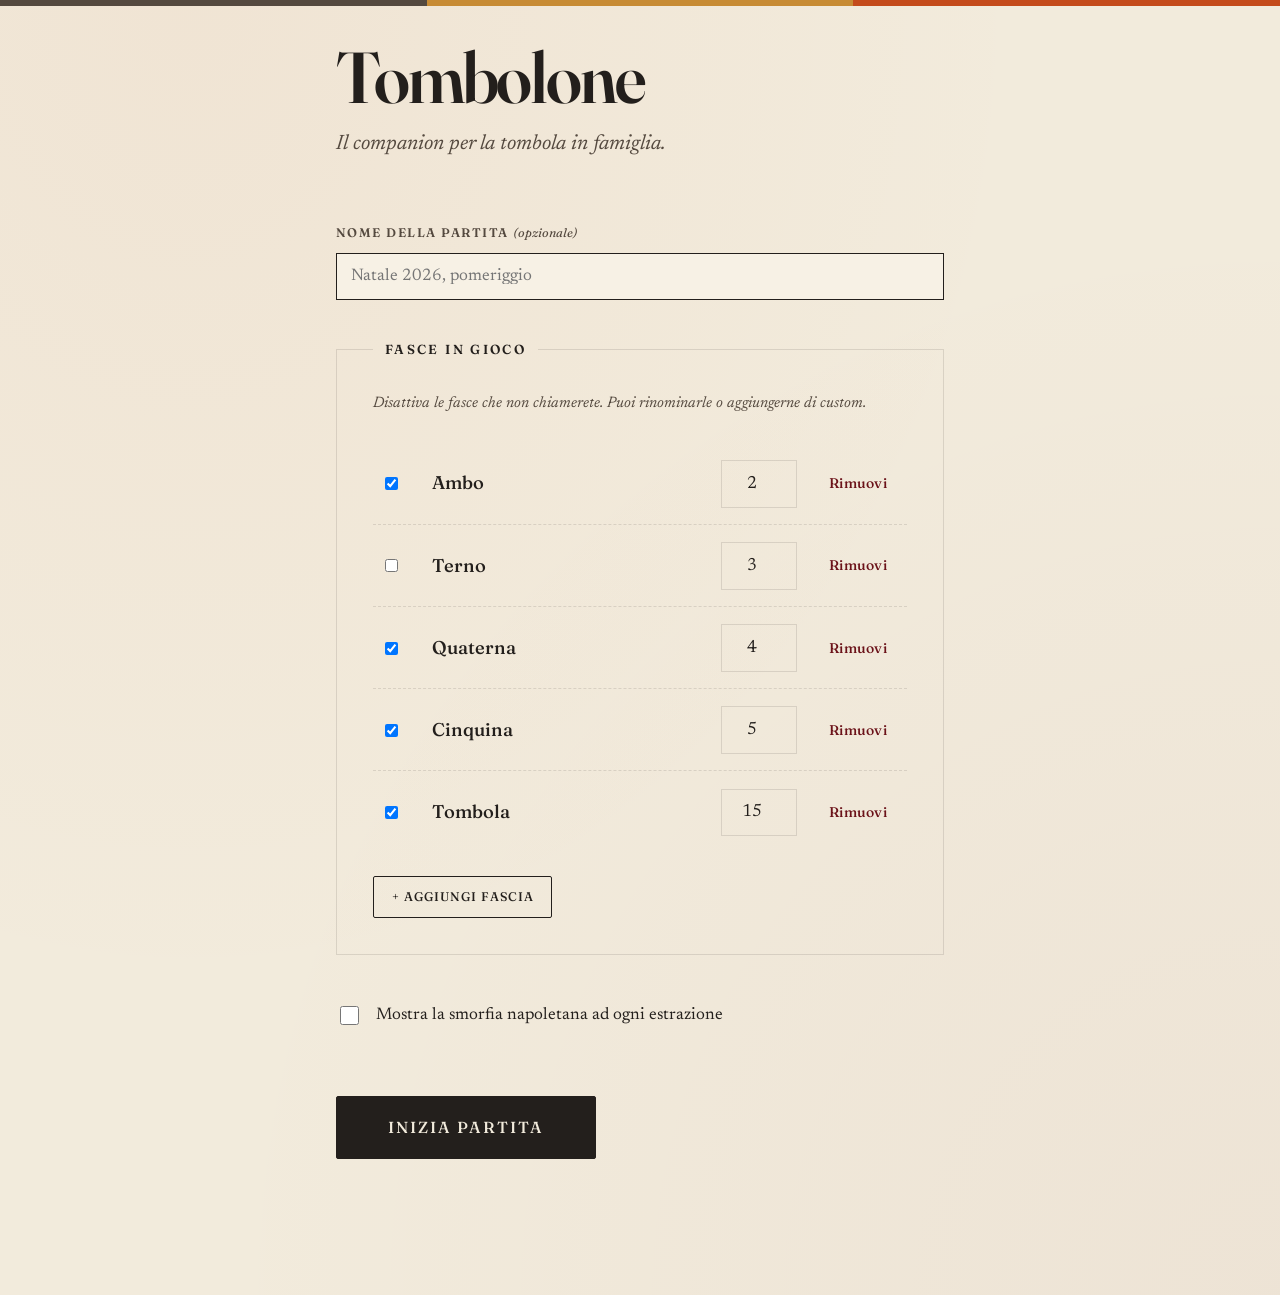
==== index.html @ 8aee3c40 "Initial commit: Tombolone companion app Companion web app per la tombola in famiglia: - Tabellone tr" ====
<!doctype html>
<html lang="it">
<head>
  <meta charset="utf-8">
  <meta name="viewport" content="width=device-width, initial-scale=1">
  <title>Tombolone</title>
  <link rel="preconnect" href="https://fonts.googleapis.com">
  <link rel="preconnect" href="https://fonts.gstatic.com" crossorigin>
  <link href="https://fonts.googleapis.com/css2?family=Fraunces:ital,opsz,wght@0,9..144,300..900;1,9..144,300..900&family=Newsreader:ital,opsz,wght@0,6..72,200..800;1,6..72,200..800&display=swap" rel="stylesheet">
  <link rel="stylesheet" href="css/style.css">
  <script defer src="js/smorfia.js"></script>
  <script defer src="js/store.js"></script>
  <script defer src="js/app.js"></script>
  <script defer src="js/alpine.min.js"></script>
</head>
<body x-data>
  <div class="strip" aria-hidden="true"><span></span><span></span><span></span></div>

  <!-- ===== SETUP ===== -->
  <section class="setup" x-show="!$store.tombola.setup.completed" x-data="setupForm" x-cloak>
    <h1>Tombolone</h1>
    <p class="sottotitolo">Il companion per la tombola in famiglia.</p>
    <form @submit.prevent="conferma()" novalidate>
      <label class="campo">
        <span class="etichetta">Nome della partita <em>(opzionale)</em></span>
        <input type="text" x-model="nomePartita" placeholder="Natale 2026, pomeriggio" autocomplete="off">
      </label>

      <fieldset class="fasce-setup">
        <legend>Fasce in gioco</legend>
        <p class="hint">Disattiva le fasce che non chiamerete. Puoi rinominarle o aggiungerne di custom.</p>
        <div id="fasce-setup-list">
          <template x-for="(f, i) in fasce" :key="f.id">
            <div class="fascia-setup-row">
              <input type="checkbox" x-model="f.attiva" :aria-label="'Attiva ' + f.nome">
              <input type="text" x-model="f.nome" aria-label="Nome fascia" maxlength="40">
              <input type="number" x-model.number="f.numeri" min="1" max="15" aria-label="Quanti numeri per questa fascia">
              <button type="button" class="rimuovi" @click="rimuovi(i)" title="Rimuovi">Rimuovi</button>
            </div>
          </template>
        </div>
        <button type="button" class="secondario" @click="aggiungi()">+ Aggiungi fascia</button>
      </fieldset>

      <label class="checkbox">
        <input type="checkbox" x-model="smorfia">
        <span>Mostra la smorfia napoletana ad ogni estrazione</span>
      </label>

      <button type="submit" class="primario big">Inizia partita</button>
    </form>
  </section>

  <!-- ===== GIOCO ===== -->
  <main class="gioco" x-show="$store.tombola.setup.completed" x-data="gameView" x-cloak>
    <header class="barra">
      <div class="titolo">
        <span class="brand">Tombolone</span>
        <span class="nome-partita" x-text="$store.tombola.nomePartita"></span>
      </div>
      <div class="contatore" aria-label="Numeri estratti">
        <span x-text="$store.tombola.totaleEstratti"></span><span class="totale">/90</span>
      </div>
      <nav class="azioni">
        <button type="button" class="secondario" @click="$dispatch('apri-verifica')">Verifica cartella</button>
        <button type="button" class="secondario" @click="$dispatch('apri-impostazioni')">Impostazioni</button>
        <button type="button" class="secondario" @click="apriDisplay()">Apri display</button>
        <button type="button" class="secondario" @click="togglePresentazione()">Presentazione</button>
        <button type="button" class="pericolo" @click="nuovaPartita()">Nuova partita</button>
      </nav>
    </header>

    <aside class="sidebar-left">
      <form class="input-estrazione" @submit.prevent="estrai()">
        <label for="input-numero">Numero estratto</label>
        <div class="input-group">
          <input type="number" inputmode="numeric" min="1" max="90"
                 id="input-numero" x-ref="inputNumero"
                 x-model.number="inputNumero" autocomplete="off">
          <button type="submit">Segna</button>
        </div>
        <p class="hint">Digita e premi <kbd>Invio</kbd>, oppure clicca la pallina.</p>
      </form>

      <section class="storico">
        <header>
          <h2>Ultimi estratti</h2>
          <button type="button" class="testuale" @click="$store.tombola.undo()">↶ Annulla ultimo</button>
        </header>
        <ol class="ultimi">
          <template x-if="$store.tombola.estratti.length === 0">
            <li class="empty">Nessun numero ancora.</li>
          </template>
          <template x-for="n in $store.tombola.ultimiVisibili" :key="n">
            <li x-text="n"></li>
          </template>
        </ol>
      </section>
    </aside>

    <section class="tabellone-wrap">
      <div class="reveal" :class="{animate: animateReveal}" aria-live="polite">
        <div class="placeholder" x-show="!$store.tombola.ultimo">In attesa della prima estrazione…</div>
        <div class="numero" x-show="$store.tombola.ultimo" x-text="$store.tombola.ultimo"></div>
        <div class="decina" x-show="$store.tombola.ultimo" x-text="$store.tombola.decinaLabel($store.tombola.ultimo)"></div>
        <div class="smorfia"
             x-show="$store.tombola.ultimo && $store.tombola.setup.smorfia"
             x-text="$store.tombola.smorfia[$store.tombola.ultimo] ?? ''"></div>
      </div>

      <div class="tabellone">
        <template x-for="(righe, bi) in $store.tombola.tabelloneBlocchi" :key="bi">
          <div class="tabellone-blocco">
            <template x-for="(riga, ri) in righe" :key="ri">
              <div class="tabellone-riga">
                <template x-for="(n, ci) in riga" :key="ci">
                  <button type="button" class="pallina"
                          :class="{
                            separatore: n === null,
                            estratta: n !== null && $store.tombola.estratti.includes(n),
                            'appena-estratta': n !== null && $store.tombola.ultimo === n
                          }"
                          :disabled="n === null"
                          :aria-hidden="n === null"
                          :aria-label="n !== null ? 'Numero ' + n : null"
                          @click="n !== null && estraiNum(n)"
                          x-text="n ?? ''"></button>
                </template>
              </div>
            </template>
          </div>
        </template>
      </div>
    </section>

    <aside class="sidebar-right">
      <section class="fasce">
        <h2>Fasce</h2>
        <ul>
          <template x-if="$store.tombola.fasceAttive.length === 0">
            <li class="empty">Nessuna fascia attiva.</li>
          </template>
          <template x-for="f in $store.tombola.fasceAttive" :key="f.id">
            <li :class="{ fascia: true, vinta: f.vinta }">
              <div>
                <div class="nome" x-text="f.nome"></div>
                <div class="sub" x-text="f.numeri + ' numeri'"></div>
              </div>
              <template x-if="f.vinta">
                <span class="stato">fatta</span>
              </template>
              <template x-if="!f.vinta">
                <button type="button" @click="$dispatch('apri-vincitore', { fasciaId: f.id })">Dichiara</button>
              </template>
            </li>
          </template>
        </ul>
      </section>

      <section class="vincitori">
        <h2>Vincitori</h2>
        <ul>
          <template x-if="$store.tombola.vincitori.length === 0">
            <li class="empty">Ancora nessuno.</li>
          </template>
          <template x-for="v in $store.tombola.vincitoriRecenti" :key="v.at + v.fasciaId">
            <li class="vincitore">
              <div class="fascia-nome" x-text="($store.tombola.fasce.find(f => f.id === v.fasciaId)?.nome) ?? v.fasciaId"></div>
              <div class="chi" x-text="v.nome || '—'"></div>
              <template x-if="v.numeri?.length">
                <div class="numeri" x-text="v.numeri.join(' · ')"></div>
              </template>
            </li>
          </template>
        </ul>
      </section>
    </aside>

    <div class="typing-overlay" x-show="typingBuffer" x-text="typingBuffer" aria-hidden="true" x-cloak></div>
  </main>

  <!-- ===== MODAL: DICHIARA VINCITORE ===== -->
  <dialog class="modal" x-data="modalVincitore" @close="chiudi()">
    <template x-if="fascia">
      <form class="modal-content" @submit.prevent="submit()" novalidate>
        <div class="modal-header">
          <h2 x-text="fascia.nome + ' — chi ha vinto?'"></h2>
        </div>
        <div class="modal-body">
          <label>Nome del vincitore
            <input type="text" x-model="nome" x-ref="nomeInput" placeholder="Anna da Castello" required>
          </label>
          <label>Numeri della cartella
            <p class="hint">Opzionale: inseriscili per verificare che siano tutti usciti.</p>
            <div class="numeri-grid">
              <template x-for="i in Array.from({length: fascia.numeri}, (_, k) => k)" :key="i">
                <input type="number" inputmode="numeric" min="1" max="90" class="num-input"
                       x-model="numeri[i]" @input="avanzaCampo(i)" :placeholder="i + 1">
              </template>
            </div>
          </label>
          <div class="errore" x-show="errore" x-text="errore"></div>
        </div>
        <div class="modal-footer">
          <button type="button" class="secondario" @click="chiudi()">Annulla</button>
          <button type="submit">Registra vittoria</button>
        </div>
      </form>
    </template>
  </dialog>

  <!-- ===== MODAL: IMPOSTAZIONI ===== -->
  <dialog class="modal" x-data="modalImpostazioni" @close="chiudi()">
    <form class="modal-content" @submit.prevent="salva()">
      <div class="modal-header"><h2>Impostazioni</h2></div>
      <div class="modal-body">
        <label class="checkbox">
          <input type="checkbox" x-model="smorfia">
          <span>Mostra la smorfia napoletana ad ogni estrazione</span>
        </label>
        <label>Durata cerimonia estrazione
          <p class="hint">Quanto dura l'animazione del numero gigante sul display pubblico.</p>
          <div class="slider-wrap">
            <input type="range" x-model.number="durataCerimonia" min="1500" max="30000" step="500">
            <span class="slider-value" x-text="(durataCerimonia/1000).toFixed(1) + 's'"></span>
          </div>
        </label>
      </div>
      <div class="modal-footer">
        <button type="button" class="secondario" @click="chiudi()">Annulla</button>
        <button type="submit">Salva</button>
      </div>
    </form>
  </dialog>

  <!-- ===== MODAL: VERIFICA CARTELLA ===== -->
  <dialog class="modal" x-data="modalVerifica" @close="chiudi()">
    <form class="modal-content" @submit.prevent="submit()">
      <div class="modal-header"><h2>Verifica cartella</h2></div>
      <div class="modal-body">
        <label>Numeri della cartella
          <p class="hint">Separali con spazi, virgole o a capo. Non è necessario siano in ordine.</p>
          <textarea x-model="raw" x-ref="textarea" rows="3" placeholder="12 45 67 23 89" required></textarea>
        </label>
        <div :class="risultato?.ok ? 'risultato ok' : 'risultato ko'"
             x-show="risultato" x-text="risultato?.msg"></div>
      </div>
      <div class="modal-footer">
        <button type="button" class="secondario" @click="chiudi()">Chiudi</button>
        <button type="submit">Verifica</button>
      </div>
    </form>
  </dialog>

  <!-- ===== TOASTS ===== -->
  <div class="toasts" x-data="toasts" aria-live="polite">
    <template x-for="t in items" :key="t.id">
      <div class="toast" x-text="t.msg"></div>
    </template>
  </div>
</body>
</html>
---- css/style.css ----
/* ============================================================
   TOMBOLONE — Editorial Italian Warmth
   Palette: carta crema, inchiostro, terracotta, vino, ocra.
   Typography: Fraunces (display variabile) + Newsreader (body).
   ============================================================ */

/* --- Reset essenziale --- */
*, *::before, *::after { box-sizing: border-box; }
html, body { margin: 0; padding: 0; }
button, input, textarea, select { font: inherit; color: inherit; }
ol, ul { list-style: none; padding: 0; margin: 0; }

/* --- Variabili --- */
:root {
  --paper:        #f2ebdc;
  --paper-deep:   #e5dcc8;
  --paper-shade:  #ebe2ce;
  --paper-soft:   #f7f1e5;

  --ink:          #231f1c;
  --ink-soft:     #54493f;
  --ink-whisper:  rgba(35, 31, 28, 0.12);

  --terracotta:       #c44b1b;
  --terracotta-deep:  #8a2f12;
  --ochre:            #c78b34;
  --gold:             #a77c2e;
  --wine:             #6b1219;

  --font-display: 'Fraunces', 'Iowan Old Style', 'Hoefler Text', Georgia, serif;
  --font-body:    'Newsreader', 'Iowan Old Style', 'Hoefler Text', Georgia, serif;

  --shadow-pallina:   inset 0 -3px 6px rgba(35, 31, 28, 0.08),
                      inset 0 2px 3px rgba(255, 255, 255, 0.5),
                      0 1px 2px rgba(35, 31, 28, 0.06);
  --shadow-extracted: 0 6px 20px rgba(107, 18, 25, 0.35),
                      inset 0 -3px 6px rgba(107, 18, 25, 0.25),
                      inset 0 2px 3px rgba(255, 255, 255, 0.1);
  --shadow-card:      0 2px 12px rgba(35, 31, 28, 0.06);
  --shadow-deep:      0 20px 60px rgba(35, 31, 28, 0.25);
}

/* --- Body --- */
html { font-size: 16px; }
body {
  min-height: 100vh;
  background: var(--paper);
  background-image:
    radial-gradient(ellipse at 15% 0%, rgba(196, 75, 27, 0.045), transparent 55%),
    radial-gradient(ellipse at 100% 100%, rgba(107, 18, 25, 0.035), transparent 60%);
  color: var(--ink);
  font-family: var(--font-body);
  font-variation-settings: "opsz" 16;
  line-height: 1.5;
  -webkit-font-smoothing: antialiased;
  padding-top: 6px;
}

/* --- Strip decorativa in alto --- */
.strip {
  position: fixed; top: 0; left: 0; right: 0;
  height: 6px; z-index: 100;
  display: flex;
  pointer-events: none;
}
.strip span { flex: 1; }
.strip span:nth-child(1) { background: var(--ink-soft); }
.strip span:nth-child(2) { background: var(--ochre); }
.strip span:nth-child(3) { background: var(--terracotta); }

/* --- Tipografia base --- */
h1, h2, h3 {
  font-family: var(--font-display);
  margin: 0;
  line-height: 1.1;
  font-weight: 500;
}
h1 {
  font-size: clamp(2.5rem, 6vw, 4.5rem);
  font-variation-settings: "opsz" 144;
  letter-spacing: -0.03em;
  font-weight: 600;
  color: var(--ink);
}
h2 {
  font-size: 0.95rem;
  font-variation-settings: "opsz" 24;
  letter-spacing: 0.14em;
  text-transform: uppercase;
  font-weight: 600;
  color: var(--ink-soft);
}

em { font-style: italic; }
kbd {
  font-family: var(--font-display);
  font-variation-settings: "opsz" 12;
  font-weight: 600;
  background: var(--paper-shade);
  padding: 0.05em 0.4em;
  border-radius: 2px;
  font-size: 0.85em;
  border: 1px solid var(--ink-whisper);
  border-bottom-width: 2px;
}

/* --- Bottoni --- */
button {
  font-family: var(--font-display);
  font-weight: 500;
  font-variation-settings: "opsz" 20;
  letter-spacing: 0.08em;
  text-transform: uppercase;
  font-size: 0.78rem;
  padding: 0.65rem 1.1rem;
  background: var(--ink);
  color: var(--paper);
  border: 1px solid var(--ink);
  border-radius: 2px;
  cursor: pointer;
  transition: background .2s, color .2s, border-color .2s, transform .1s;
  white-space: nowrap;
}
button:hover { background: var(--terracotta); border-color: var(--terracotta); }
button:active { transform: translateY(1px); }
button.secondario { background: transparent; color: var(--ink); }
button.secondario:hover { background: var(--ink); color: var(--paper); }
button.pericolo { background: transparent; color: var(--wine); border-color: var(--wine); }
button.pericolo:hover { background: var(--wine); color: var(--paper); }
button.primario.big {
  padding: 1.15rem 2.5rem;
  font-size: 1rem;
  margin-top: 1.25rem;
  min-width: 260px;
  align-self: flex-start;
  letter-spacing: 0.12em;
}
button.testuale {
  background: none; color: var(--terracotta); border: none; padding: 0.25rem 0.5rem;
  text-transform: none; letter-spacing: 0.02em; font-weight: 500; font-size: 0.85rem;
}
button.testuale:hover { background: transparent; color: var(--wine); text-decoration: underline; }

/* --- Focus --- */
*:focus-visible { outline: 3px solid var(--terracotta); outline-offset: 2px; border-radius: 2px; }

/* --- Input base --- */
input[type="text"], input[type="number"], textarea {
  font-family: var(--font-body);
  font-size: 1.05rem;
  padding: 0.6rem 0.85rem;
  border: 1px solid var(--ink);
  background: var(--paper-soft);
  color: var(--ink);
  border-radius: 0;
}
input[type="text"]:focus, input[type="number"]:focus, textarea:focus {
  outline: none; border-color: var(--terracotta); background: #fff;
}
textarea { resize: vertical; min-height: 5rem; }

/* --- Alpine --- */
[x-cloak] { display: none !important; }

/* ============================================================
   SETUP
   ============================================================ */
.setup {
  max-width: 720px;
  margin: 1.5rem auto 5rem;
  padding: 0.5rem 3.5rem 3.5rem;
}
.setup h1 { margin-bottom: 0.75rem; }
.setup .sottotitolo {
  font-family: var(--font-body);
  font-style: italic;
  color: var(--ink-soft);
  font-size: 1.3rem;
  margin: 0 0 4rem;
}
.setup form { display: flex; flex-direction: column; gap: 2.5rem; }

.campo { display: flex; flex-direction: column; gap: 0.65rem; }
.etichetta {
  font-family: var(--font-display);
  font-weight: 600;
  font-size: 0.78rem;
  letter-spacing: 0.12em;
  text-transform: uppercase;
  color: var(--ink-soft);
}
.etichetta em { font-style: italic; font-weight: 400; text-transform: none; letter-spacing: 0; color: var(--ink-soft); }

.setup fieldset {
  border: 1px solid var(--ink-whisper);
  padding: 1.75rem 2.25rem 2.25rem;
  margin: 0;
}
.setup legend {
  font-family: var(--font-display);
  font-weight: 600;
  text-transform: uppercase;
  letter-spacing: 0.18em;
  font-size: 0.82rem;
  padding: 0 0.75rem;
  color: var(--ink);
}
.setup .hint {
  font-size: 0.95rem;
  font-style: italic;
  color: var(--ink-soft);
  margin: 0.35rem 0 1.75rem;
  font-family: var(--font-body);
}

#fasce-setup-list { display: flex; flex-direction: column; gap: 0.1rem; margin-bottom: 1.5rem; }
.fascia-setup-row {
  display: grid;
  grid-template-columns: auto 1fr 4.75rem auto;
  gap: 1.25rem;
  align-items: center;
  padding: 1rem 0.5rem;
  border-bottom: 1px dashed var(--ink-whisper);
}
.fascia-setup-row:last-child { border-bottom: none; }
.fascia-setup-row input[type="text"] {
  font-family: var(--font-display);
  font-size: 1.15rem;
  font-weight: 500;
  padding: 0.55rem 0.7rem;
  background: transparent;
  border: none;
  border-bottom: 1px solid transparent;
}
.fascia-setup-row input[type="text"]:focus { border-bottom-color: var(--terracotta); background: transparent; }
.fascia-setup-row input[type="number"] {
  font-size: 1.1rem;
  padding: 0.6rem 0.35rem;
  text-align: center;
  background: transparent;
  border: 1px solid var(--ink-whisper);
}
.fascia-setup-row .rimuovi {
  background: transparent;
  color: var(--wine);
  padding: 0.4rem 0.75rem;
  font-size: 0.88rem;
  border: none;
  text-transform: none;
  letter-spacing: 0.02em;
}
.fascia-setup-row .rimuovi:hover { background: var(--wine); color: var(--paper); }

.checkbox {
  display: flex; align-items: center; gap: 0.85rem;
  font-family: var(--font-body);
  cursor: pointer;
  font-size: 1.05rem;
  padding: 0.5rem 0;
}
.checkbox input[type="checkbox"] { width: 1.2rem; height: 1.2rem; accent-color: var(--terracotta); }

/* ============================================================
   GAME LAYOUT
   ============================================================ */
.gioco {
  display: grid;
  grid-template-columns: minmax(280px, 320px) 1fr minmax(300px, 360px);
  grid-template-rows: auto 1fr;
  gap: 1.75rem;
  padding: 2rem 2.5rem 2.5rem;
  min-height: 100vh;
}
.barra {
  grid-column: 1 / -1;
  display: grid;
  grid-template-columns: 1fr auto 1fr;
  align-items: center;
  gap: 2rem;
  padding-bottom: 1.5rem;
  margin-bottom: 0.5rem;
  border-bottom: 1px solid var(--ink-whisper);
}
.barra .titolo { display: flex; align-items: baseline; gap: 1rem; min-width: 0; }
.barra .brand {
  font-family: var(--font-display);
  font-weight: 700;
  font-size: 1.6rem;
  font-variation-settings: "opsz" 36;
  letter-spacing: -0.02em;
}
.barra .nome-partita {
  font-family: var(--font-body);
  font-style: italic;
  color: var(--ink-soft);
  font-size: 1.1rem;
  white-space: nowrap;
  overflow: hidden;
  text-overflow: ellipsis;
}
.barra .contatore {
  font-family: var(--font-display);
  font-size: 1.5rem;
  font-variation-settings: "opsz" 36;
  color: var(--ink-soft);
  text-align: center;
  font-weight: 500;
}
.barra .contatore #contatore-estratti { color: var(--terracotta); font-weight: 700; }
.barra .contatore .totale { font-weight: 400; opacity: 0.6; }
.barra .azioni { display: flex; gap: 0.5rem; justify-content: flex-end; flex-wrap: wrap; }

.sidebar-left  { grid-column: 1; grid-row: 2; display: flex; flex-direction: column; gap: 1.75rem; min-width: 0; }
.tabellone-wrap { grid-column: 2; grid-row: 2; display: flex; flex-direction: column; gap: 1.5rem; min-width: 0; }
.sidebar-right { grid-column: 3; grid-row: 2; display: flex; flex-direction: column; gap: 1.75rem; min-width: 0; }

/* --- Input estrazione --- */
.input-estrazione {
  background: var(--paper-soft);
  border: 1px solid var(--ink-whisper);
  padding: 1rem 1rem 0.9rem;
  display: flex;
  flex-direction: column;
  gap: 0.5rem;
}
.input-estrazione label {
  font-family: var(--font-display);
  font-size: 0.78rem;
  letter-spacing: 0.12em;
  text-transform: uppercase;
  color: var(--ink-soft);
  font-weight: 600;
}
.input-estrazione .input-group { display: grid; grid-template-columns: 1fr auto; gap: 0.4rem; }
.input-estrazione input[type="number"] {
  font-family: var(--font-display);
  font-size: 2.5rem;
  font-weight: 700;
  font-variation-settings: "opsz" 60;
  text-align: center;
  padding: 0.3rem 0.5rem;
  border: 2px solid var(--ink);
  background: var(--paper);
  line-height: 1;
  -moz-appearance: textfield;
}
.input-estrazione input[type="number"]::-webkit-outer-spin-button,
.input-estrazione input[type="number"]::-webkit-inner-spin-button { -webkit-appearance: none; margin: 0; }
.input-estrazione .hint {
  margin: 0;
  font-size: 0.82rem;
  color: var(--ink-soft);
  font-style: italic;
  font-family: var(--font-body);
}

/* --- Storico ultimi --- */
.storico header {
  display: flex; align-items: center; justify-content: space-between;
  gap: 0.5rem; margin-bottom: 0.5rem;
}
.ultimi {
  display: grid;
  grid-template-columns: repeat(auto-fill, minmax(2.8rem, 1fr));
  gap: 0.4rem;
}
.ultimi li {
  background: var(--paper-shade);
  padding: 0.4rem;
  text-align: center;
  font-family: var(--font-display);
  font-weight: 600;
  font-variation-settings: "opsz" 24;
  font-size: 1.1rem;
  border-radius: 2px;
  aspect-ratio: 1;
  display: flex;
  align-items: center;
  justify-content: center;
  line-height: 1;
}
.ultimi li:first-child { background: var(--wine); color: var(--paper); }
.ultimi li.empty {
  grid-column: 1 / -1;
  background: transparent;
  color: var(--ink-soft);
  font-family: var(--font-body);
  font-weight: 400;
  font-size: 0.9rem;
  aspect-ratio: auto;
  padding: 0.5rem 0;
  text-align: left;
}

/* ============================================================
   TABELLONE
   ============================================================ */
.tabellone {
  display: flex;
  flex-direction: column;
  gap: 2rem;
}
.tabellone-blocco {
  display: flex;
  flex-direction: column;
  gap: 0.65rem;
}
.tabellone-riga {
  display: grid;
  grid-template-columns: repeat(5, 1fr) 1.75rem repeat(5, 1fr);
  gap: 0.65rem;
}
.tabellone-riga .separatore { visibility: hidden; }
.pallina.separatore {
  background: transparent;
  box-shadow: none;
  visibility: hidden;
  pointer-events: none;
  cursor: default;
}

.pallina {
  aspect-ratio: 1;
  border-radius: 50%;
  background: var(--paper-deep);
  color: var(--ink-soft);
  display: flex;
  align-items: center;
  justify-content: center;
  font-family: var(--font-display);
  font-weight: 600;
  font-variation-settings: "opsz" 48;
  font-size: clamp(0.95rem, 1.6vw, 1.6rem);
  box-shadow: var(--shadow-pallina);
  cursor: pointer;
  border: none;
  padding: 0;
  transition: background .4s cubic-bezier(.4,0,.2,1), color .3s, transform .15s, box-shadow .4s;
  user-select: none;
  line-height: 1;
}
.pallina:hover:not(.estratta) {
  background: var(--paper-shade);
  transform: translateY(-2px);
}
.pallina.estratta {
  background: var(--terracotta);
  color: var(--paper-soft);
  box-shadow: var(--shadow-extracted);
  cursor: default;
}
.pallina.appena-estratta {
  background: var(--wine);
  color: var(--paper-soft);
  animation: stamp .7s cubic-bezier(.4,0,.2,1);
  z-index: 2;
}
@keyframes stamp {
  0%   { transform: scale(1) rotate(0); }
  20%  { transform: scale(1.35) rotate(-6deg); }
  50%  { transform: scale(1.2)  rotate(4deg); }
  80%  { transform: scale(1.1)  rotate(-1deg); }
  100% { transform: scale(1)    rotate(0); }
}

/* ============================================================
   REVEAL (numero XXL)
   ============================================================ */
.reveal {
  position: relative;
  min-height: 22vh;
  display: flex;
  flex-direction: column;
  align-items: center;
  justify-content: center;
  padding: 1rem;
  text-align: center;
}
.reveal .placeholder {
  font-family: var(--font-body);
  font-style: italic;
  color: var(--ink-soft);
  font-size: 1.1rem;
}
.reveal .numero {
  font-family: var(--font-display);
  font-weight: 700;
  font-variation-settings: "opsz" 144;
  font-size: clamp(6rem, 18vh, 13rem);
  color: var(--wine);
  line-height: 0.9;
  letter-spacing: -0.05em;
}
.reveal .decina {
  font-family: var(--font-body);
  font-style: italic;
  color: var(--ink-soft);
  font-size: 0.95rem;
  margin-top: 0.5rem;
  letter-spacing: 0.05em;
}
.reveal .smorfia {
  font-family: var(--font-display);
  font-style: italic;
  font-variation-settings: "opsz" 36;
  color: var(--terracotta);
  font-size: clamp(1.2rem, 2.4vh, 1.9rem);
  font-weight: 400;
  margin-top: 0.5rem;
}
.reveal.animate .numero  { animation: reveal-in 1s cubic-bezier(.34,1.56,.64,1); }
.reveal.animate .smorfia { animation: smorfia-in 1.2s .3s both cubic-bezier(.4,0,.2,1); }
.reveal.animate .decina  { animation: fade-in .8s .5s both ease; }
@keyframes reveal-in {
  0%   { opacity: 0; transform: scale(.1)  rotate(-16deg); filter: blur(8px); }
  55%  { opacity: 1; transform: scale(1.15) rotate(4deg);  filter: blur(0); }
  80%  { transform: scale(.96) rotate(-1deg); }
  100% { transform: scale(1)   rotate(0); }
}
@keyframes smorfia-in { from { opacity: 0; transform: translateY(10px); } to { opacity: 1; transform: translateY(0); } }
@keyframes fade-in    { from { opacity: 0; } to { opacity: 1; } }

/* ============================================================
   FASCE (right panel)
   ============================================================ */
.fasce ul { display: flex; flex-direction: column; gap: 0.5rem; margin-top: 0.75rem; }
.fascia {
  display: grid;
  grid-template-columns: 1fr auto;
  gap: 0.75rem;
  align-items: center;
  padding: 0.7rem 0.9rem;
  background: var(--paper-soft);
  border: 1px solid var(--ink-whisper);
  border-left: 3px solid var(--ochre);
}
.fascia .nome {
  font-family: var(--font-display);
  font-weight: 600;
  font-size: 1.05rem;
  font-variation-settings: "opsz" 24;
  line-height: 1.15;
}
.fascia .sub { font-size: 0.8rem; color: var(--ink-soft); font-style: italic; margin-top: 0.1rem; }
.fascia.vinta { border-left-color: var(--gold); background: rgba(167, 124, 46, 0.08); }
.fascia.vinta .stato {
  font-family: var(--font-display);
  font-style: italic;
  color: var(--gold);
  font-weight: 500;
  font-size: 0.9rem;
}
.fascia button { padding: 0.35rem 0.7rem; font-size: 0.7rem; }
.fasce li.empty {
  background: transparent;
  color: var(--ink-soft);
  font-family: var(--font-body);
  font-style: italic;
  border: none;
  padding: 0.25rem 0;
}

/* --- Vincitori --- */
.vincitori ul { display: flex; flex-direction: column; gap: 0.75rem; margin-top: 0.75rem; }
.vincitori li.empty {
  font-style: italic;
  color: var(--ink-soft);
  font-family: var(--font-body);
  padding: 0.25rem 0;
}
.vincitore {
  padding: 0.85rem 1rem;
  background: var(--paper-soft);
  border-left: 3px solid var(--gold);
  position: relative;
}
.vincitore .fascia-nome {
  font-family: var(--font-display);
  font-weight: 700;
  color: var(--wine);
  text-transform: uppercase;
  letter-spacing: 0.14em;
  font-size: 0.72rem;
  font-variation-settings: "opsz" 14;
}
.vincitore .chi {
  font-family: var(--font-display);
  font-size: 1.35rem;
  font-style: italic;
  font-variation-settings: "opsz" 36;
  font-weight: 500;
  margin: 0.2rem 0 0.3rem;
  color: var(--ink);
  line-height: 1.15;
}
.vincitore .numeri {
  font-family: var(--font-display);
  font-variation-settings: "opsz" 18;
  font-size: 0.88rem;
  color: var(--ink-soft);
  letter-spacing: 0.04em;
}

/* ============================================================
   PRESENTATION MODE (stesso schermo, fullscreen-ish)
   ============================================================ */
body.presentazione {
  background: #1a1613;
  background-image:
    radial-gradient(ellipse at 50% 0%, rgba(196, 75, 27, 0.12), transparent 60%);
  color: var(--paper);
}
body.presentazione .strip { height: 3px; opacity: 0.8; }
body.presentazione .gioco {
  grid-template-columns: 1fr;
  grid-template-rows: auto auto 1fr;
  padding: 1.5rem 3rem 2rem;
  gap: 1.25rem;
}
body.presentazione .barra {
  border-bottom-color: rgba(242, 235, 220, 0.12);
  padding-bottom: 0.5rem;
}
body.presentazione .barra .azioni button:not([data-action="presentazione"]) { display: none; }
body.presentazione .barra .brand { color: var(--ochre); }
body.presentazione .barra .nome-partita { color: rgba(242, 235, 220, 0.7); }
body.presentazione .barra .contatore { color: rgba(242, 235, 220, 0.4); }
body.presentazione .barra .contatore #contatore-estratti { color: var(--terracotta); }
body.presentazione .sidebar-left,
body.presentazione .sidebar-right { display: none; }
body.presentazione .tabellone-wrap { grid-column: 1; grid-row: 2 / -1; }
body.presentazione .reveal { min-height: 32vh; }
body.presentazione .reveal .numero { font-size: clamp(9rem, 34vh, 20rem); color: var(--terracotta); }
body.presentazione .reveal .smorfia { color: var(--ochre); font-size: clamp(1.4rem, 3.5vh, 2.4rem); }
body.presentazione .reveal .decina  { color: rgba(242, 235, 220, 0.5); font-size: 1.1rem; }
body.presentazione .reveal .placeholder { color: rgba(242, 235, 220, 0.5); font-size: 1.2rem; }
body.presentazione .pallina {
  background: #2a2420;
  color: rgba(242, 235, 220, 0.3);
  box-shadow: inset 0 -2px 4px rgba(0,0,0,0.4), inset 0 1px 2px rgba(255,255,255,0.04);
  cursor: pointer;
}
body.presentazione .pallina:hover:not(.estratta) { background: #352d28; color: var(--paper); transform: none; }
body.presentazione .pallina.estratta {
  background: var(--terracotta); color: var(--paper);
  box-shadow: 0 4px 16px rgba(196, 75, 27, 0.4);
}
body.presentazione .pallina.appena-estratta {
  background: var(--paper); color: var(--wine);
  box-shadow: 0 6px 24px rgba(242, 235, 220, 0.3);
}

/* --- Typing overlay (presentazione) --- */
.typing-overlay {
  position: fixed;
  right: 2rem;
  bottom: 2rem;
  padding: 0.8rem 1.3rem;
  background: var(--paper);
  color: var(--wine);
  font-family: var(--font-display);
  font-size: 2.8rem;
  font-weight: 700;
  font-variation-settings: "opsz" 72;
  border: 2px solid var(--wine);
  box-shadow: 0 8px 24px rgba(0,0,0,0.4);
  z-index: 200;
  letter-spacing: 0.1em;
  min-width: 3.8rem;
  text-align: center;
  line-height: 1;
}
body.presentazione .typing-overlay { background: var(--wine); color: var(--paper); border-color: var(--paper); }

/* ============================================================
   MODAL
   ============================================================ */
dialog.modal {
  border: none;
  padding: 0;
  background: var(--paper-soft);
  max-width: 580px;
  width: calc(100% - 2rem);
  border-radius: 2px;
  box-shadow: var(--shadow-deep);
  color: var(--ink);
  font-family: var(--font-body);
}
dialog.modal::backdrop {
  background: rgba(35, 31, 28, 0.55);
  backdrop-filter: blur(6px);
}
.modal-content { display: flex; flex-direction: column; }
.modal-header { padding: 1.5rem 1.75rem 0.75rem; border-bottom: 1px solid var(--ink-whisper); }
.modal-header h2 {
  font-size: 1.75rem;
  color: var(--ink);
  text-transform: none;
  letter-spacing: -0.01em;
  font-weight: 600;
  font-variation-settings: "opsz" 48;
}
.modal-body { padding: 1.25rem 1.75rem; display: flex; flex-direction: column; gap: 1rem; }
.modal-body label {
  display: flex; flex-direction: column; gap: 0.4rem;
  font-family: var(--font-display);
  font-weight: 600;
  font-size: 0.78rem;
  letter-spacing: 0.12em;
  text-transform: uppercase;
  color: var(--ink-soft);
}
.modal-body .hint {
  font-family: var(--font-body);
  font-style: italic;
  color: var(--ink-soft);
  font-size: 0.9rem;
  margin: 0;
  letter-spacing: 0;
  text-transform: none;
  font-weight: 400;
}
.modal-body .numeri-grid {
  display: grid;
  grid-template-columns: repeat(5, 1fr);
  gap: 0.4rem;
  margin-top: 0.2rem;
}
.modal-body .numeri-grid input {
  font-family: var(--font-display);
  font-size: 1.2rem;
  font-weight: 600;
  text-align: center;
  padding: 0.45rem 0.2rem;
  -moz-appearance: textfield;
  width: 100%;
}
.modal-body .numeri-grid input::-webkit-outer-spin-button,
.modal-body .numeri-grid input::-webkit-inner-spin-button { -webkit-appearance: none; margin: 0; }
.modal-footer {
  padding: 1rem 1.75rem 1.5rem;
  display: flex; gap: 0.6rem; justify-content: flex-end;
  border-top: 1px solid var(--ink-whisper);
}
/* Slider (range input) nel modal impostazioni */
.slider-wrap {
  display: grid;
  grid-template-columns: 1fr auto;
  gap: 1rem;
  align-items: center;
  margin-top: 0.25rem;
}
.slider-wrap input[type="range"] {
  width: 100%;
  accent-color: var(--terracotta);
  height: 1.5rem;
}
.slider-wrap .slider-value {
  font-family: var(--font-display);
  font-weight: 700;
  font-variation-settings: "opsz" 36;
  font-size: 1.4rem;
  color: var(--wine);
  min-width: 3.5rem;
  text-align: right;
  font-feature-settings: "tnum";
}

.errore, .risultato {
  padding: 0.75rem 1rem;
  font-family: var(--font-body);
  font-size: 0.95rem;
  border-left: 3px solid;
}
.errore, .risultato.ko { background: rgba(107, 18, 25, 0.08); color: var(--wine); border-color: var(--wine); }
.risultato.ok { background: rgba(167, 124, 46, 0.1); color: var(--gold); border-color: var(--gold); }

/* ============================================================
   TOASTS
   ============================================================ */
.toasts {
  position: fixed;
  bottom: 2rem;
  left: 50%;
  transform: translateX(-50%);
  z-index: 300;
  display: flex;
  flex-direction: column-reverse;
  gap: 0.5rem;
  pointer-events: none;
}
.toast {
  background: var(--ink);
  color: var(--paper);
  padding: 0.75rem 1.25rem;
  font-family: var(--font-display);
  font-size: 0.92rem;
  font-variation-settings: "opsz" 18;
  box-shadow: var(--shadow-deep);
  animation: toast-in .3s ease, toast-out .3s 2.2s ease forwards;
  max-width: 440px;
  border-left: 3px solid var(--terracotta);
}
@keyframes toast-in  { from { opacity: 0; transform: translateY(20px);  } to { opacity: 1; transform: translateY(0); } }
@keyframes toast-out { from { opacity: 1; } to { opacity: 0; transform: translateY(-10px); } }

/* ============================================================
   DISPLAY PAGE (display.html) — responsive 16:9, no scroll
   Font pallinas scalano con container queries (cqmin) così sono
   proporzionate allo spazio reale del tabellone, non alla viewport.
   ============================================================ */
body.solo-display {
  background: #1a1613;
  background-image: radial-gradient(ellipse at 50% 0%, rgba(196, 75, 27, 0.12), transparent 60%);
  color: var(--paper);
  height: 100vh;
  overflow: hidden;
  padding: 0;
}
body.solo-display .strip { height: 0.5vmin; }

.display-layout {
  display: grid;
  grid-template-columns: minmax(0, 1fr) minmax(0, 2.1fr);
  grid-template-rows: minmax(0, 1fr) auto;
  gap: 2vmin 3vmin;
  padding: 2.5vmin 3vmin 2vmin;
  height: 100vh;
  overflow: hidden;
  align-items: stretch;
}

/* ---- Colonna sinistra: reveal + storico, centrati ---- */
.display-sinistra {
  grid-column: 1;
  grid-row: 1;
  display: flex;
  flex-direction: column;
  justify-content: center;
  align-items: center;
  gap: 3vmin;
  min-width: 0;
  min-height: 0;
  overflow: hidden;
  container-type: size;
  text-align: center;
}
.display-sinistra .reveal {
  display: flex;
  flex-direction: column;
  align-items: center;
  text-align: center;
  max-width: 100%;
}
.display-sinistra .reveal .placeholder {
  font-family: var(--font-body);
  font-style: italic;
  color: rgba(242, 235, 220, 0.55);
  font-size: 3.5cqmin;
}
.display-sinistra .reveal .numero {
  font-family: var(--font-display);
  font-weight: 700;
  font-variation-settings: "opsz" 144;
  /* Grande quasi quanto la colonna — min() tra % altezza e % larghezza
     così non sfora mai in nessuna direzione */
  font-size: min(85cqh, 95cqw);
  color: var(--paper);
  line-height: 0.82;
  letter-spacing: -0.05em;
}
.display-sinistra .reveal .decina {
  font-family: var(--font-body);
  font-style: italic;
  color: rgba(242, 235, 220, 0.55);
  font-size: 3cqmin;
  letter-spacing: 0.05em;
  margin-top: 1cqmin;
}
.display-sinistra .reveal .smorfia {
  font-family: var(--font-display);
  font-style: italic;
  color: var(--ochre);
  font-size: 7cqmin;
  font-weight: 500;
  font-variation-settings: "opsz" 48;
  margin-top: 1cqmin;
  line-height: 1.15;
}

/* Storico chiamati (prima dell'attuale) */
.display-precedenti {
  display: flex;
  flex-direction: column;
  gap: 1.2cqmin;
  padding-top: 2cqmin;
  border-top: 1px solid rgba(242, 235, 220, 0.15);
  width: 100%;
  max-width: 90%;
}
.display-precedenti .precedenti-titolo {
  font-family: var(--font-display);
  font-size: 2.2cqmin;
  letter-spacing: 0.22em;
  text-transform: uppercase;
  color: rgba(242, 235, 220, 0.5);
  font-weight: 600;
  text-align: center;
}
.display-precedenti .precedenti-lista {
  display: flex;
  gap: 1cqmin;
  flex-wrap: wrap;
  justify-content: center;
  margin: 0;
  padding: 0;
  list-style: none;
}
.display-precedenti li {
  font-family: var(--font-display);
  font-weight: 600;
  font-variation-settings: "opsz" 36;
  font-size: 4.5cqmin;
  color: rgba(242, 235, 220, 0.85);
  background: rgba(242, 235, 220, 0.08);
  padding: 0.55cqmin 1.5cqmin;
  border-radius: 0.5cqmin;
  min-width: 7cqmin;
  text-align: center;
  line-height: 1;
}

/* ---- Colonna destra: tabellone ---- */
.display-tabellone {
  grid-column: 2;
  grid-row: 1;
  display: flex;
  align-items: center;
  justify-content: center;
  min-height: 0;
  min-width: 0;
  /* Niente overflow: hidden — il glow delle pallinas appena-estratte
     deve poter uscire dal box senza essere tagliato. La tabellone è
     già constrained a 100% × 100% del container, quindi non c'è rischio
     di overflow strutturale, solo visivo dei box-shadow. */
  /* container-type va sul parent perché size-containment
     impedirebbe ai children di dare dimensioni alla tabellone */
  container-type: size;
}
.display-tabellone .tabellone {
  display: flex;
  flex-direction: column;
  gap: 1.5cqh;
  width: 100%;
  height: 100%;
}
.display-tabellone .tabellone-blocco {
  display: flex;
  flex-direction: column;
  gap: 0.7cqh;
  flex: 1;
  min-height: 0;
}
.display-tabellone .tabellone-riga {
  display: grid;
  grid-template-columns: repeat(5, minmax(0, 1fr)) 1.5cqw repeat(5, minmax(0, 1fr));
  gap: 0.7cqw;
  flex: 1;
  min-height: 0;
}
.display-tabellone .pallina {
  /* height primario (riga-bound), width da aspect-ratio.
     max-width clampa se la pallina sarebbe più larga della colonna.
     → dimensione finale = min(row_height, col_width). Zero overlap. */
  aspect-ratio: 1;
  height: 100%;
  width: auto;
  max-width: 100%;
  max-height: 100%;
  align-self: center;
  justify-self: center;
  background: #2f2824;
  color: rgba(242, 235, 220, 0.7);
  box-shadow:
    inset 0 -0.3cqmin 0.6cqmin rgba(0,0,0,0.4),
    inset 0 0.15cqmin 0.3cqmin rgba(255,255,255,0.06);
  border-radius: 50%;
  display: flex;
  align-items: center;
  justify-content: center;
  font-family: var(--font-display);
  font-weight: 700;
  font-variation-settings: "opsz" 60;
  /* Scala con container reale del display-tabellone */
  font-size: 4.5cqmin;
  line-height: 1;
  border: none;
  padding: 0;
  cursor: default;
  pointer-events: none;
  user-select: none;
  transition: background .5s cubic-bezier(.4,0,.2,1), color .3s, box-shadow .5s;
}
.display-tabellone .pallina.estratta {
  background: var(--terracotta);
  color: var(--paper);
  box-shadow: 0 0 2vmin rgba(196, 75, 27, 0.5);
}
.display-tabellone .pallina.appena-estratta {
  background: var(--paper);
  color: var(--wine);
  box-shadow: 0 0 3vmin rgba(242, 235, 220, 0.45);
}
.display-tabellone .pallina.separatore {
  background: transparent;
  visibility: hidden;
  box-shadow: none;
  pointer-events: none;
}

/* ---- Vincitori bar (sotto, full width, orizzontale scrollabile) ---- */
.display-vincitori {
  grid-column: 1 / -1;
  grid-row: 2;
  display: flex;
  gap: 1.5vmin;
  overflow-x: auto;
  padding: 1.5vmin 0 0.5vmin;
  border-top: 1px solid rgba(242, 235, 220, 0.15);
  scrollbar-width: none;
  -ms-overflow-style: none;
  align-items: stretch;
}
.display-vincitori::-webkit-scrollbar { display: none; }
.display-vincitori .vincitore {
  display: flex;
  flex-direction: column;
  justify-content: center;
  gap: 0.3vmin;
  background: rgba(242, 235, 220, 0.05);
  border-left: 0.3vmin solid var(--gold);
  padding: 1vmin 1.5vmin;
  flex-shrink: 0;
  min-width: 20vmin;
}
.display-vincitori .vincitore .fascia-nome {
  font-family: var(--font-display);
  font-weight: 700;
  color: var(--ochre);
  text-transform: uppercase;
  letter-spacing: 0.14em;
  font-size: 1.45vmin;
  font-variation-settings: "opsz" 14;
}
.display-vincitori .vincitore .chi {
  font-family: var(--font-display);
  font-size: 2.4vmin;
  font-style: italic;
  color: var(--paper);
  font-variation-settings: "opsz" 36;
  line-height: 1.15;
}

/* ============================================================
   CEREMONY — overlay che compare quando esce un nuovo numero
   Fase 1 (0-25%)   : pop-in scale + rotate al centro
   Fase 2 (25-70%)  : hold grande e fermo
   Fase 3 (70-100%) : trasla verso sinistra + scale down + fade
   Durata totale: 2.4s (sincronizzata col setTimeout in display.js)
   ============================================================ */
.ceremony {
  position: fixed;
  inset: 0;
  z-index: 100;
  display: flex;
  align-items: center;
  justify-content: center;
  pointer-events: none;
  background: rgba(26, 22, 19, 0.94);
  backdrop-filter: blur(10px);
  -webkit-backdrop-filter: blur(10px);
  animation: ceremony-backdrop var(--ceremony-duration, 4500ms) ease-in-out forwards;
}
.ceremony-num {
  font-family: var(--font-display);
  font-weight: 700;
  font-variation-settings: "opsz" 144;
  font-size: 62vmin;
  color: var(--paper);
  line-height: 0.85;
  letter-spacing: -0.05em;
  animation: ceremony-numero var(--ceremony-duration, 4500ms) cubic-bezier(.34, 1.5, .6, 1) forwards;
  will-change: transform, opacity;
}
@keyframes ceremony-backdrop {
  0%   { opacity: 0; }
  8%   { opacity: 1; }
  72%  { opacity: 1; }
  100% { opacity: 0; }
}
@keyframes ceremony-numero {
  0%   { transform: scale(0.1) rotate(-18deg); opacity: 0; filter: blur(16px); }
  15%  { transform: scale(1.18) rotate(6deg); opacity: 1; filter: blur(0); }
  25%  { transform: scale(1) rotate(0); }
  70%  { transform: scale(1) translate(0, 0); opacity: 1; }
  100% { transform: translate(-34vw, 0) scale(0.3); opacity: 0; }
}

/* Waiting state (display prima dell'inizio partita) */
.display-waiting {
  height: 100vh;
  display: flex;
  flex-direction: column;
  align-items: center;
  justify-content: center;
  padding: 3vmin;
  text-align: center;
}
.display-waiting h1 {
  font-size: clamp(4rem, 14vmin, 12rem);
  color: var(--ochre);
  font-variation-settings: "opsz" 144;
  margin-bottom: 1.5vmin;
}
.display-waiting p {
  font-family: var(--font-body);
  font-style: italic;
  color: rgba(242, 235, 220, 0.65);
  font-size: clamp(1rem, 2.5vmin, 2rem);
}

/* ============================================================
   RESPONSIVE
   ============================================================ */
@media (max-width: 1200px) {
  .gioco { grid-template-columns: 240px 1fr 280px; }
}
@media (max-width: 960px) {
  .gioco {
    grid-template-columns: 1fr;
    grid-template-rows: auto auto auto auto;
  }
  .sidebar-left, .tabellone-wrap, .sidebar-right { grid-column: 1; grid-row: auto; }
  .barra { grid-template-columns: 1fr; text-align: center; }
  .barra .titolo { justify-content: center; }
  .barra .azioni { justify-content: center; }
}
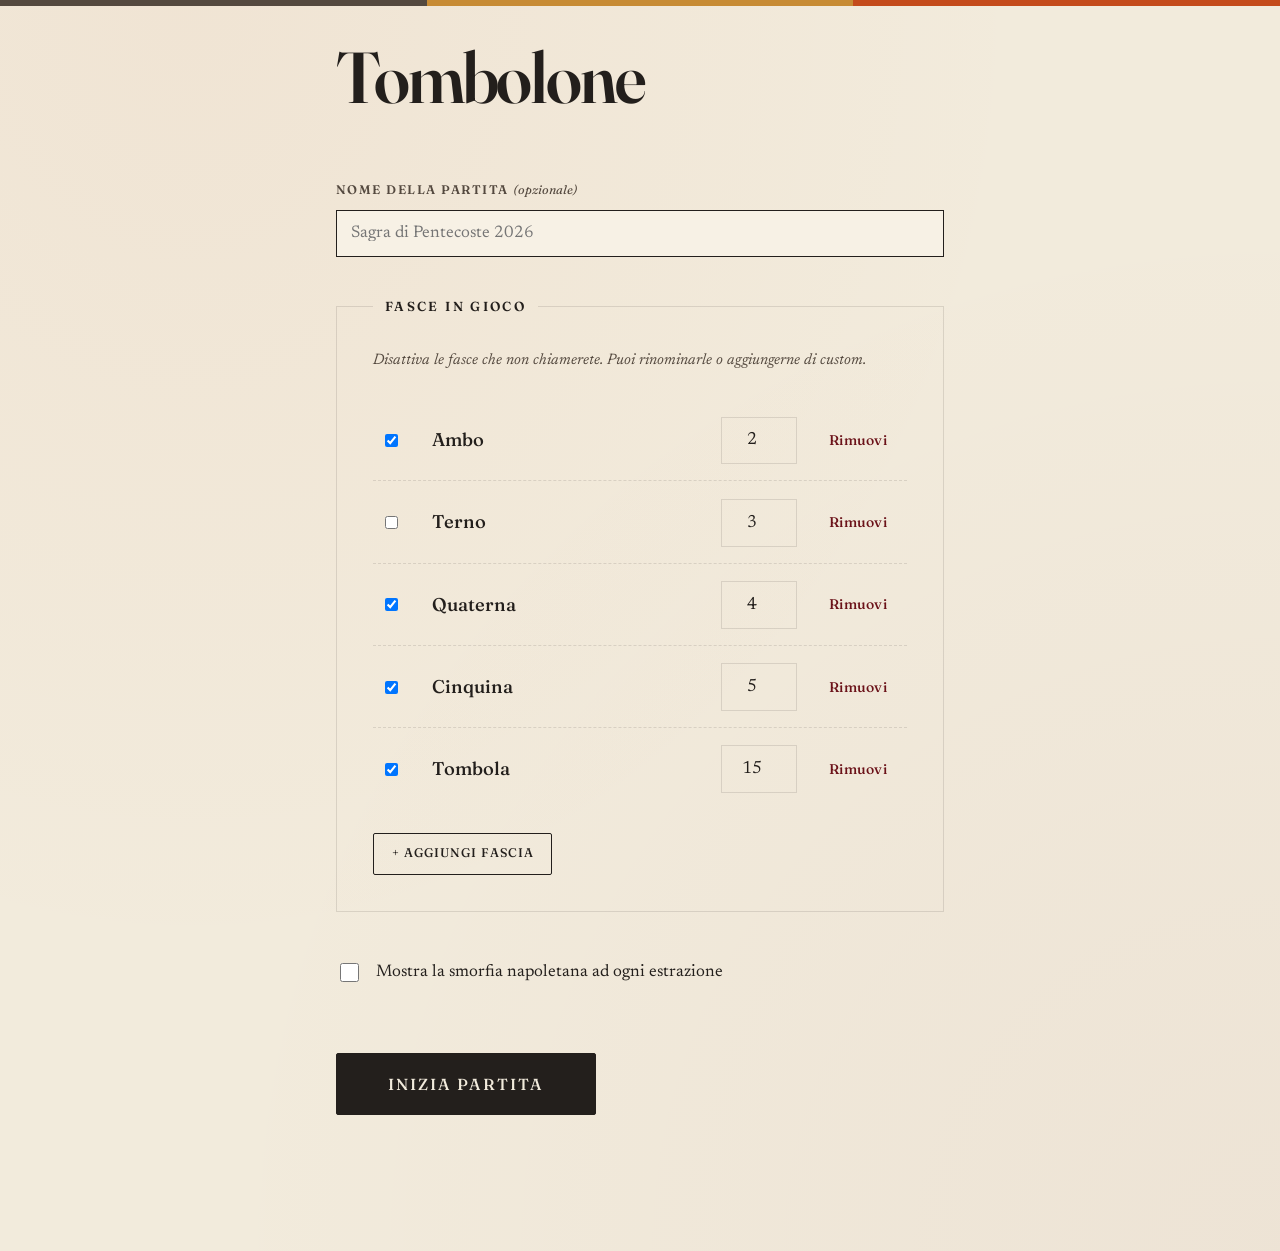
==== commit c3c1ac52: "Setup più snello, toggle display e annullamenti (numero/vincitore/fascia) - Setup: rimosso sottotito" ====
--- a/index.html
+++ b/index.html
@@ -19,11 +19,10 @@
   <!-- ===== SETUP ===== -->
   <section class="setup" x-show="!$store.tombola.setup.completed" x-data="setupForm" x-cloak>
     <h1>Tombolone</h1>
-    <p class="sottotitolo">Il companion per la tombola in famiglia.</p>
     <form @submit.prevent="conferma()" novalidate>
       <label class="campo">
         <span class="etichetta">Nome della partita <em>(opzionale)</em></span>
-        <input type="text" x-model="nomePartita" placeholder="Natale 2026, pomeriggio" autocomplete="off">
+        <input type="text" x-model="nomePartita" placeholder="Sagra di Pentecoste 2026" autocomplete="off">
       </label>
 
       <fieldset class="fasce-setup">
@@ -85,7 +84,8 @@
       <section class="storico">
         <header>
           <h2>Ultimi estratti</h2>
-          <button type="button" class="testuale" @click="$store.tombola.undo()">↶ Annulla ultimo</button>
+          <button type="button" class="testuale" @click="$store.tombola.undo()"
+                  :disabled="$store.tombola.estratti.length === 0">↶ Annulla ultimo</button>
         </header>
         <ol class="ultimi">
           <template x-if="$store.tombola.estratti.length === 0">
@@ -123,7 +123,8 @@
                           :disabled="n === null"
                           :aria-hidden="n === null"
                           :aria-label="n !== null ? 'Numero ' + n : null"
-                          @click="n !== null && estraiNum(n)"
+                          :title="n !== null && $store.tombola.estratti.includes(n) ? 'Tocca per annullare' : null"
+                          @click="n !== null && toccaPallina(n)"
                           x-text="n ?? ''"></button>
                 </template>
               </div>
@@ -147,7 +148,10 @@
                 <div class="sub" x-text="f.numeri + ' numeri'"></div>
               </div>
               <template x-if="f.vinta">
-                <span class="stato">fatta</span>
+                <button type="button" class="stato annulla-fascia"
+                        :aria-label="'Annulla vincita ' + f.nome"
+                        title="Annulla vincita"
+                        @click="annullaFascia(f)">fatta&nbsp;✕</button>
               </template>
               <template x-if="!f.vinta">
                 <button type="button" @click="$dispatch('apri-vincitore', { fasciaId: f.id })">Dichiara</button>
@@ -170,6 +174,10 @@
               <template x-if="v.numeri?.length">
                 <div class="numeri" x-text="v.numeri.join(' · ')"></div>
               </template>
+              <button type="button" class="rimuovi-vincitore"
+                      :aria-label="'Annulla vincita ' + (($store.tombola.fasce.find(f => f.id === v.fasciaId)?.nome) ?? v.fasciaId)"
+                      title="Annulla vincita"
+                      @click="rimuoviVincitore(v)">×</button>
             </li>
           </template>
         </ul>
@@ -218,6 +226,14 @@
           <input type="checkbox" x-model="smorfia">
           <span>Mostra la smorfia napoletana ad ogni estrazione</span>
         </label>
+        <label class="checkbox">
+          <input type="checkbox" x-model="mostraPrecedenti">
+          <span>Mostra i numeri chiamati prima sul display pubblico</span>
+        </label>
+        <label class="checkbox">
+          <input type="checkbox" x-model="mostraVincitori">
+          <span>Mostra i vincitori sul display pubblico</span>
+        </label>
         <label>Durata cerimonia estrazione
           <p class="hint">Quanto dura l'animazione del numero gigante sul display pubblico.</p>
           <div class="slider-wrap">
--- a/css/style.css
+++ b/css/style.css
@@ -170,14 +170,7 @@
   margin: 1.5rem auto 5rem;
   padding: 0.5rem 3.5rem 3.5rem;
 }
-.setup h1 { margin-bottom: 0.75rem; }
-.setup .sottotitolo {
-  font-family: var(--font-body);
-  font-style: italic;
-  color: var(--ink-soft);
-  font-size: 1.3rem;
-  margin: 0 0 4rem;
-}
+.setup h1 { margin-bottom: 4rem; }
 .setup form { display: flex; flex-direction: column; gap: 2.5rem; }
 
 .campo { display: flex; flex-direction: column; gap: 0.65rem; }
@@ -306,7 +299,6 @@
   text-align: center;
   font-weight: 500;
 }
-.barra .contatore #contatore-estratti { color: var(--terracotta); font-weight: 700; }
 .barra .contatore .totale { font-weight: 400; opacity: 0.6; }
 .barra .azioni { display: flex; gap: 0.5rem; justify-content: flex-end; flex-wrap: wrap; }
 
@@ -410,7 +402,6 @@
   grid-template-columns: repeat(5, 1fr) 1.75rem repeat(5, 1fr);
   gap: 0.65rem;
 }
-.tabellone-riga .separatore { visibility: hidden; }
 .pallina.separatore {
   background: transparent;
   box-shadow: none;
@@ -550,6 +541,19 @@
   font-weight: 500;
   font-size: 0.9rem;
 }
+/* Il badge "fatta" è un bottone: conserva il look gold del .stato ma è cliccabile.
+   Le regole .fascia.vinta ... battono per specificità .fascia button (padding/size). */
+.annulla-fascia {
+  border: none;
+  background: transparent;
+  cursor: pointer;
+  display: inline-flex;
+  align-items: center;
+  white-space: nowrap;
+  transition: color 0.15s;
+}
+.fascia.vinta .annulla-fascia { padding: 0.2rem 0.35rem; font-size: 0.9rem; }
+.fascia.vinta .annulla-fascia:hover { color: var(--wine); }
 .fascia button { padding: 0.35rem 0.7rem; font-size: 0.7rem; }
 .fasce li.empty {
   background: transparent;
@@ -599,6 +603,30 @@
   font-size: 0.88rem;
   color: var(--ink-soft);
   letter-spacing: 0.04em;
+}
+/* La fascia-nome/chi/numeri possono arrivare fin sotto la ×: lascio spazio a destra. */
+.vincitore { padding-right: 2.6rem; }
+.rimuovi-vincitore {
+  position: absolute;
+  top: 0.5rem;
+  right: 0.5rem;
+  width: 1.75rem;
+  height: 1.75rem;
+  display: flex;
+  align-items: center;
+  justify-content: center;
+  border: none;
+  border-radius: 50%;
+  background: transparent;
+  color: var(--ink-soft);
+  font-size: 1.35rem;
+  line-height: 1;
+  cursor: pointer;
+  transition: background 0.15s, color 0.15s;
+}
+.rimuovi-vincitore:hover {
+  background: var(--wine);
+  color: var(--paper);
 }
 
 /* ============================================================
@@ -621,11 +649,10 @@
   border-bottom-color: rgba(242, 235, 220, 0.12);
   padding-bottom: 0.5rem;
 }
-body.presentazione .barra .azioni button:not([data-action="presentazione"]) { display: none; }
+body.presentazione .barra .azioni { display: none; }
 body.presentazione .barra .brand { color: var(--ochre); }
 body.presentazione .barra .nome-partita { color: rgba(242, 235, 220, 0.7); }
 body.presentazione .barra .contatore { color: rgba(242, 235, 220, 0.4); }
-body.presentazione .barra .contatore #contatore-estratti { color: var(--terracotta); }
 body.presentazione .sidebar-left,
 body.presentazione .sidebar-right { display: none; }
 body.presentazione .tabellone-wrap { grid-column: 1; grid-row: 2 / -1; }
@@ -709,6 +736,20 @@
   letter-spacing: 0.12em;
   text-transform: uppercase;
   color: var(--ink-soft);
+}
+/* I checkbox (.checkbox) verrebbero catturati dalla regola generica qui sopra
+   (uppercase, in colonna, centrati). Li riportiamo in riga, allineati a
+   sinistra, con il testo del body. Specificità (0,2,1) per battere .modal-body label. */
+.modal-body label.checkbox {
+  flex-direction: row;
+  align-items: center;
+  gap: 0.85rem;
+  font-family: var(--font-body);
+  font-weight: 400;
+  font-size: 1.05rem;
+  letter-spacing: normal;
+  text-transform: none;
+  color: var(--ink);
 }
 .modal-body .hint {
   font-family: var(--font-body);
